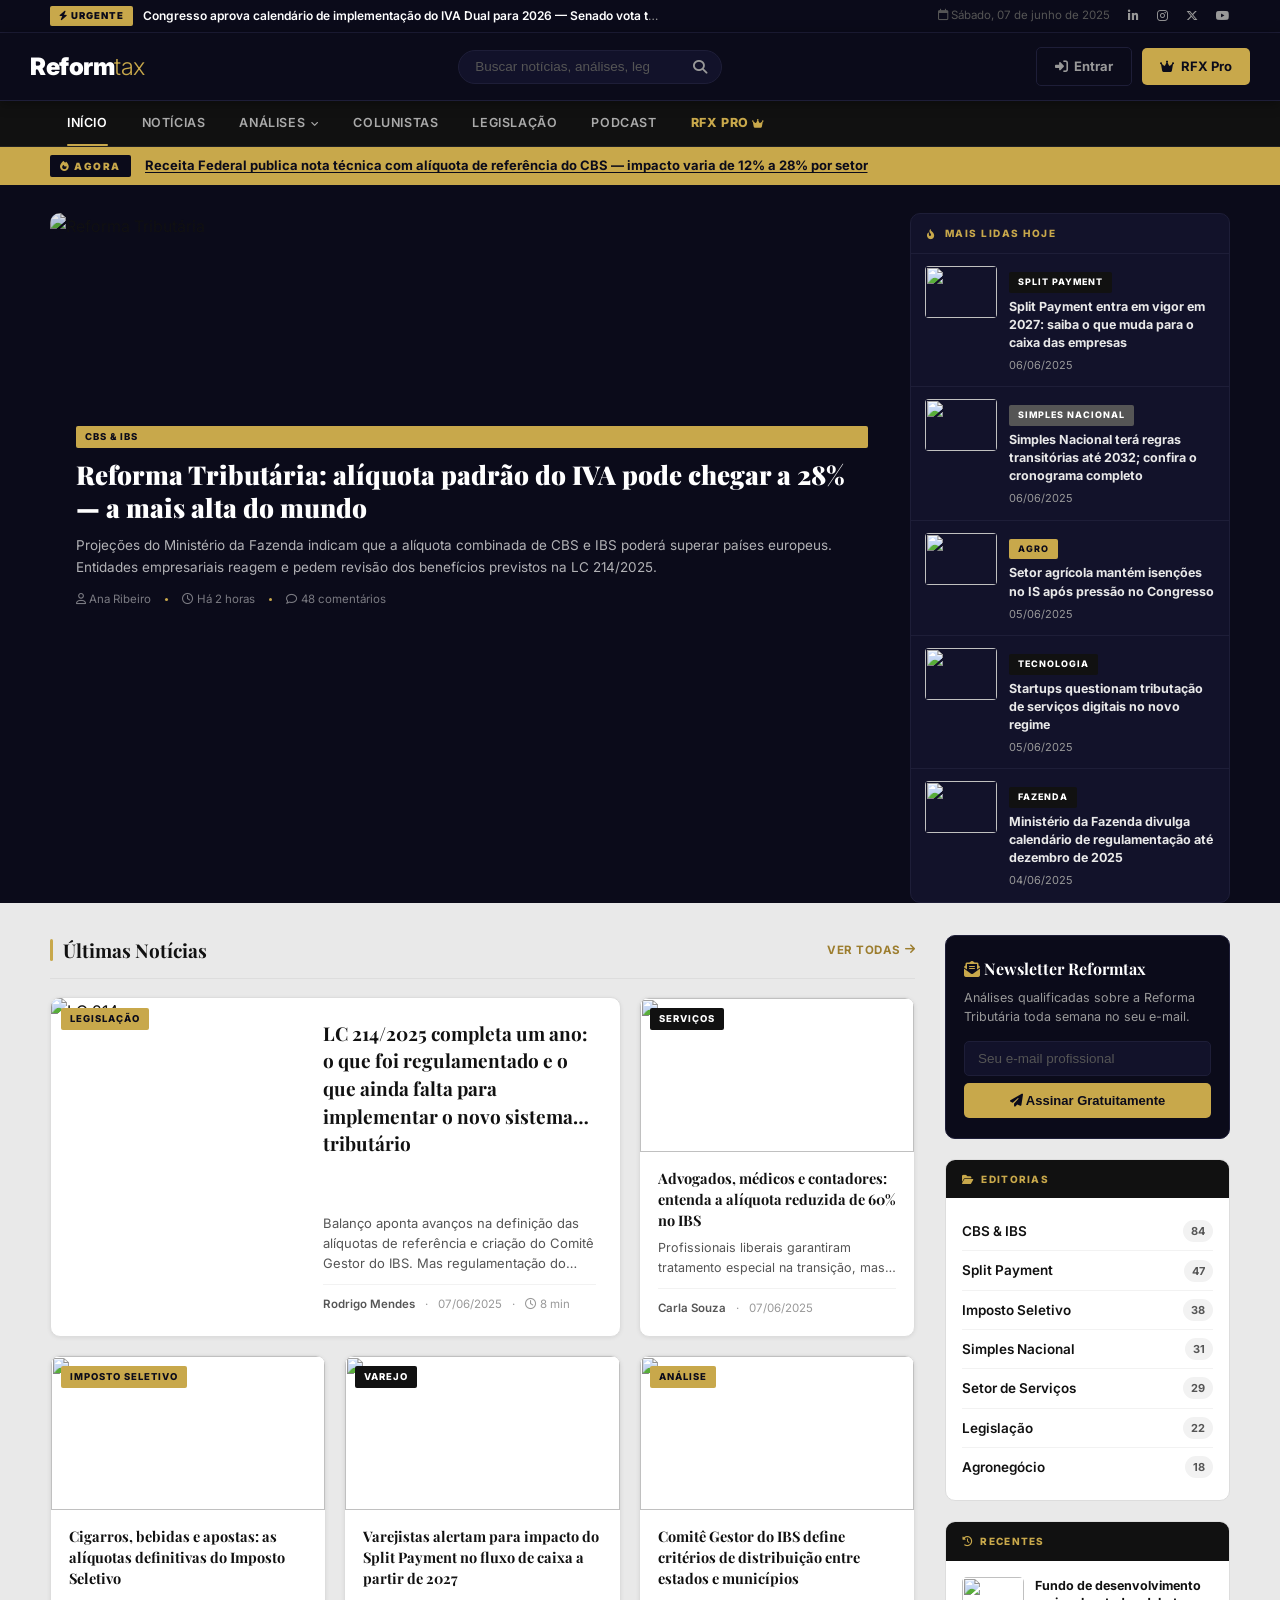
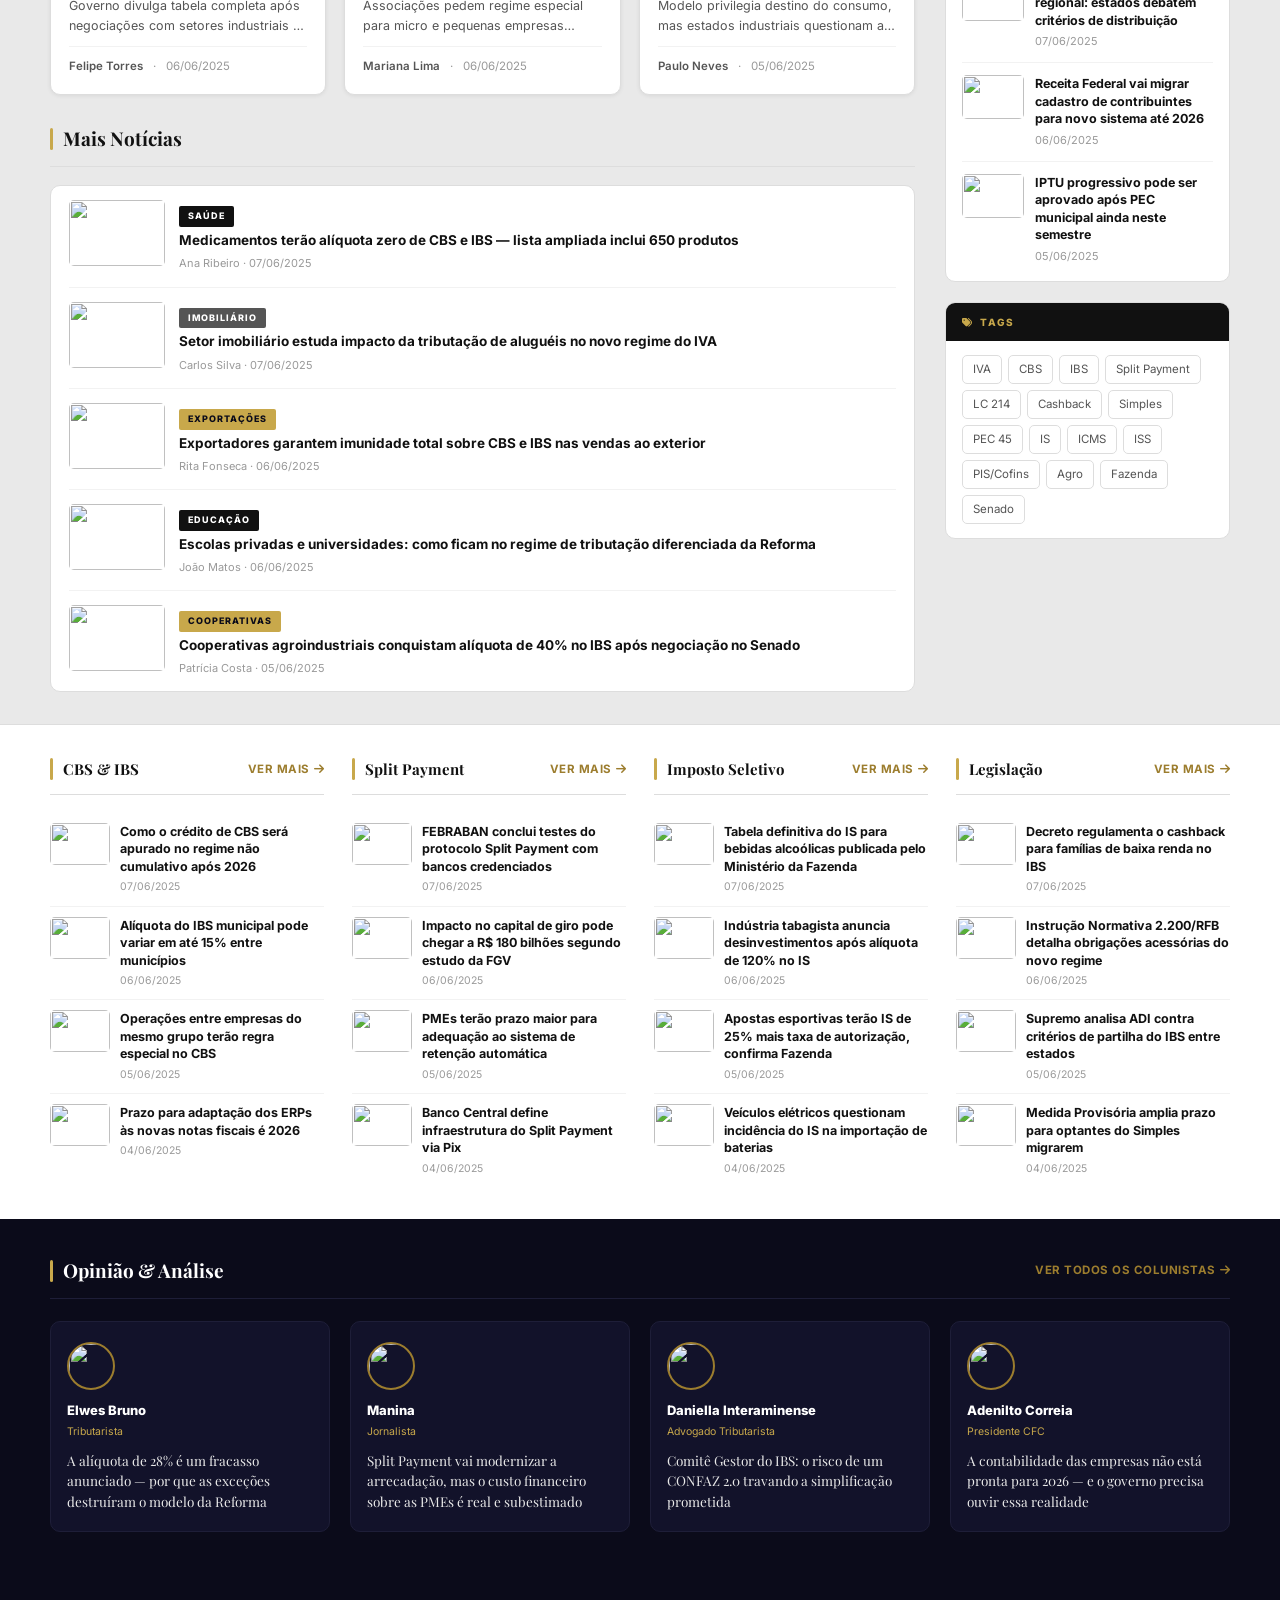
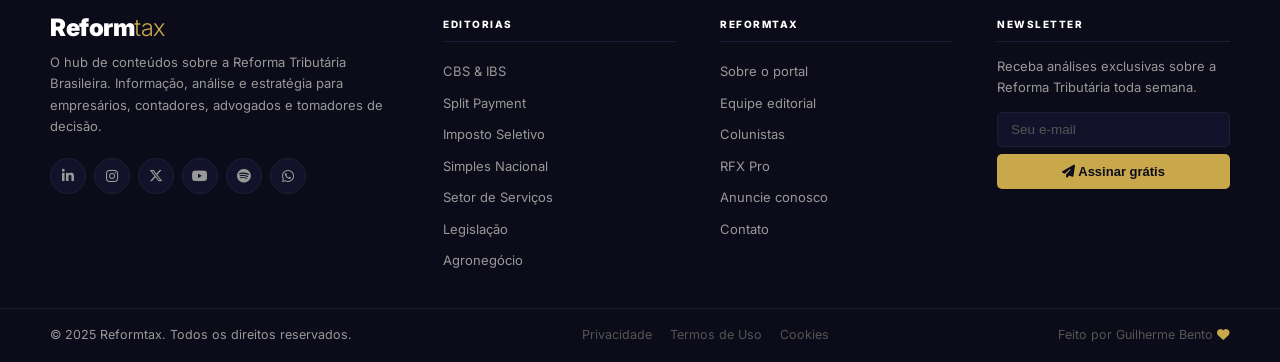
==== preview.html @ 7876f768 "feat: Reformtax — portal de noticias com tema WordPress e preview HTML - Preview HTML completo com i" ====
<!DOCTYPE html>
<html lang="pt-BR">
<head>
<meta charset="UTF-8">
<meta name="viewport" content="width=device-width, initial-scale=1.0">
<title>Reformtax — Portal de Notícias</title>
<link rel="preconnect" href="https://fonts.googleapis.com">
<link href="https://fonts.googleapis.com/css2?family=Inter:ital,wght@0,300;0,400;0,500;0,600;0,700;0,900;1,400&family=Playfair+Display:wght@700;900&display=swap" rel="stylesheet">
<link rel="stylesheet" href="https://cdnjs.cloudflare.com/ajax/libs/font-awesome/6.5.0/css/all.min.css">
<style>

/* ============================================================
   TOKENS — Reformtax
   ============================================================ */
:root {
  --navy:         #0b0b1a;   /* fundo escuro principal    */
  --navy-card:    #12122a;   /* cards escuros             */
  --navy-border:  #1e1e38;   /* bordas escuras            */
  --navy-hover:   #16163080; /* hover escuro              */
  --dark:         #111111;   /* texto escuro / fundo alt  */
  --light:        #e9e9e9;   /* fundo claro de seções     */
  --white:        #ffffff;   /* cards claros              */
  --gold:         #c8a84b;   /* acento dourado            */
  --gold-light:   #e0c070;
  --gold-dark:    #9c7d2e;
  --gold-bg:      #fdf6e3;

  --gray-50:      #fafafa;
  --gray-100:     #f2f2f2;
  --gray-200:     #ddd;
  --gray-400:     #999;
  --gray-600:     #555;

  --font-sans:  'Inter', sans-serif;
  --font-serif: 'Playfair Display', serif;
  --max:        1220px;
  --r:          5px;
  --r-lg:       10px;
  --sh:         0 1px 4px rgba(0,0,0,.07);
  --sh-md:      0 4px 18px rgba(0,0,0,.11);
  --t:          .18s ease;
}

/* ============================================================
   RESET
   ============================================================ */
*, *::before, *::after { box-sizing: border-box; margin: 0; padding: 0; }
html { scroll-behavior: smooth; }
body { font-family: var(--font-sans); font-size: 16px; line-height: 1.65; color: var(--dark); background: var(--light); }
a { text-decoration: none; color: inherit; transition: color var(--t); }
img { display: block; max-width: 100%; height: auto; }
ul { list-style: none; }

.container { width: 100%; max-width: var(--max); margin-inline: auto; padding-inline: 20px; }

/* ============================================================
   LOGO
   ============================================================ */
.logo {
  font-family: var(--font-sans);
  font-size: 24px; line-height: 1; letter-spacing: -.5px;
  display: inline-flex; align-items: baseline; gap: 0;
}
.logo-bold { font-weight: 900; color: var(--white); }
.logo-thin { font-weight: 300; color: var(--gold); }

/* ============================================================
   TOP BAR
   ============================================================ */
.topbar {
  background: var(--navy);
  border-bottom: 1px solid var(--navy-border);
  padding: 6px 0; font-size: 12px; color: var(--gray-400);
}
.topbar .inner { display: flex; justify-content: space-between; align-items: center; gap: 16px; }
.ticker { display: flex; align-items: center; gap: 10px; overflow: hidden; flex: 1; }
.ticker-badge {
  background: var(--gold); color: var(--navy);
  font-size: 9.5px; font-weight: 900; letter-spacing: 1px;
  text-transform: uppercase; padding: 2px 9px; border-radius: 2px; white-space: nowrap;
}
.ticker-text { white-space: nowrap; overflow: hidden; text-overflow: ellipsis; max-width: 520px; }
.ticker-text a { color: var(--white); font-weight: 600; }
.topbar-right { display: flex; align-items: center; gap: 18px; white-space: nowrap; }
.topbar-right a { color: var(--gray-400); font-size: 12px; transition: color var(--t); }
.topbar-right a:hover { color: var(--gold); }
.topbar-date { color: var(--gray-600); font-size: 11.5px; }

/* ============================================================
   HEADER
   ============================================================ */
.site-header {
  background: var(--navy);
  position: sticky; top: 0; z-index: 999;
  border-bottom: 1px solid var(--navy-border);
  box-shadow: 0 2px 12px rgba(0,0,0,.4);
}
.header-inner {
  display: flex; align-items: center;
  justify-content: space-between; padding: 14px 0; gap: 20px;
}
.header-right { display: flex; align-items: center; gap: 10px; }

.search-form {
  display: flex; align-items: center;
  background: var(--navy-card);
  border: 1px solid var(--navy-border); border-radius: 24px; overflow: hidden;
  transition: border-color var(--t);
}
.search-form:focus-within { border-color: var(--gold-dark); }
.search-form input {
  background: none; border: none; outline: none;
  color: var(--white); font-size: 13.5px;
  padding: 8px 16px; width: 220px;
}
.search-form input::placeholder { color: var(--gray-600); }
.search-form button {
  background: none; border: none; color: var(--gray-400);
  padding: 8px 14px; cursor: pointer; font-size: 14px;
}
.search-form button:hover { color: var(--gold); }

.btn {
  display: inline-flex; align-items: center; gap: 6px;
  padding: 8px 18px; border-radius: var(--r);
  font-size: 13px; font-weight: 700; cursor: pointer;
  border: none; transition: all var(--t); white-space: nowrap;
}
.btn-gold { background: var(--gold); color: var(--navy); }
.btn-gold:hover { background: var(--gold-light); transform: translateY(-1px); box-shadow: 0 4px 12px rgba(200,168,75,.35); }
.btn-ghost { background: transparent; color: var(--gray-400); border: 1px solid var(--navy-border); }
.btn-ghost:hover { border-color: var(--gray-400); color: var(--white); }

/* ============================================================
   NAV
   ============================================================ */
.nav-bar {
  background: var(--dark);
  border-bottom: 1px solid #222;
}
.main-nav { display: flex; align-items: center; }
.main-nav > li { position: relative; }
.main-nav > li > a {
  display: block; color: #aaa;
  padding: 12px 17px;
  font-size: 12.5px; font-weight: 600;
  text-transform: uppercase; letter-spacing: .6px;
  transition: color var(--t);
}
.main-nav > li > a:hover,
.main-nav > li.active > a { color: var(--white); }
.main-nav > li.active > a {
  position: relative; color: var(--white);
}
.main-nav > li.active > a::after {
  content: '';
  position: absolute; bottom: 0; left: 17px; right: 17px;
  height: 2px; background: var(--gold); border-radius: 2px;
}
.main-nav > li:hover .sub-nav { opacity: 1; visibility: visible; transform: translateY(0); }
.sub-nav {
  position: absolute; top: 100%; left: 0;
  background: var(--navy-card); border: 1px solid var(--navy-border);
  border-top: 2px solid var(--gold); min-width: 200px;
  opacity: 0; visibility: hidden; transform: translateY(8px);
  transition: all var(--t); z-index: 200;
  box-shadow: 0 8px 28px rgba(0,0,0,.5);
}
.sub-nav li a {
  display: block; color: var(--gray-400); padding: 10px 16px;
  font-size: 13px; text-transform: none; letter-spacing: 0;
  border-bottom: 1px solid var(--navy-border); transition: all var(--t);
}
.sub-nav li:last-child a { border-bottom: none; }
.sub-nav li a:hover { color: var(--gold-light); padding-left: 22px; }

/* ============================================================
   BREAKING BAR
   ============================================================ */
.breaking-bar { background: var(--gold); padding: 8px 0; }
.breaking-bar .inner { display: flex; gap: 14px; align-items: center; }
.breaking-lbl {
  font-size: 10px; font-weight: 900; letter-spacing: 1.5px;
  text-transform: uppercase; background: var(--navy); color: var(--gold);
  padding: 3px 10px; border-radius: 2px; white-space: nowrap;
}
.breaking-txt {
  font-size: 13px; font-weight: 700; color: var(--navy);
  white-space: nowrap; overflow: hidden; text-overflow: ellipsis;
}
.breaking-txt a { color: var(--navy); text-decoration: underline; text-underline-offset: 2px; }

/* ============================================================
   HERO — CONTIDO NO CONTAINER
   ============================================================ */
.hero-section { background: var(--navy); padding: 28px 0 0; }
.hero-grid {
  display: grid;
  grid-template-columns: 1fr 320px;
  gap: 16px;
  align-items: start;
}

/* Post principal */
.hero-main {
  position: relative; overflow: hidden;
  border-radius: var(--r-lg);
  height: 420px;
}
.hero-main-img {
  width: 100%; height: 100%;
  object-fit: cover;
  transition: transform .5s ease;
}
.hero-main:hover .hero-main-img { transform: scale(1.03); }
.hero-main-overlay {
  position: absolute; inset: 0;
  background: linear-gradient(to top, rgba(11,11,26,.96) 0%, rgba(11,11,26,.45) 50%, rgba(11,11,26,.1) 100%);
  display: flex; flex-direction: column; justify-content: flex-end;
  padding: 28px 26px 24px;
}
.hero-tag { margin-bottom: 10px; }
.hero-title {
  font-family: var(--font-serif);
  font-size: 26px; font-weight: 900; line-height: 1.3;
  color: var(--white); margin-bottom: 10px;
}
.hero-title a { color: var(--white); }
.hero-title a:hover { color: var(--gold-light); }
.hero-excerpt {
  font-size: 13.5px; color: rgba(233,233,233,.75);
  line-height: 1.6; margin-bottom: 12px;
  display: -webkit-box; -webkit-line-clamp: 2; -webkit-box-orient: vertical; overflow: hidden;
}
.hero-meta {
  display: flex; gap: 14px; font-size: 11.5px;
  color: rgba(233,233,233,.5); align-items: center;
}
.hero-dot { width: 3px; height: 3px; background: var(--gold); border-radius: 50%; }

/* Hero lista lateral */
.hero-side {
  background: var(--navy-card);
  border: 1px solid var(--navy-border);
  border-radius: var(--r-lg); overflow: hidden;
}
.hero-side-hd {
  padding: 11px 16px;
  font-size: 10px; font-weight: 800; letter-spacing: 1.5px;
  text-transform: uppercase; color: var(--gold);
  border-bottom: 1px solid var(--navy-border);
  display: flex; align-items: center; gap: 8px;
}
.hero-side-item {
  display: flex; gap: 12px; padding: 12px 14px;
  border-bottom: 1px solid var(--navy-border);
  transition: background var(--t); cursor: pointer;
}
.hero-side-item:last-child { border-bottom: none; }
.hero-side-item:hover { background: rgba(200,168,75,.06); }
.hero-side-thumb {
  width: 72px; height: 52px;
  object-fit: cover; border-radius: 4px; flex-shrink: 0;
}
.hero-side-body { flex: 1; min-width: 0; }
.hero-side-body h4 {
  font-size: 12.5px; font-weight: 700; line-height: 1.45;
  color: var(--light);
  display: -webkit-box; -webkit-line-clamp: 3; -webkit-box-orient: vertical; overflow: hidden;
}
.hero-side-body h4:hover { color: var(--gold-light); }
.hero-side-meta { font-size: 11px; color: var(--gray-400); margin-top: 4px; }

/* ============================================================
   TAGS
   ============================================================ */
.tag {
  display: inline-flex; align-items: center;
  font-size: 9.5px; font-weight: 800; letter-spacing: 1px;
  text-transform: uppercase; padding: 3px 9px; border-radius: 2px;
  background: var(--dark); color: var(--white);
}
.tag-gold { background: var(--gold); color: var(--navy); }
.tag-navy { background: var(--navy); color: var(--gold); border: 1px solid var(--navy-border); }
.tag-gray { background: var(--gray-600); color: var(--white); }
.tag-outline { background: transparent; border: 1px solid var(--gray-200); color: var(--gray-600); }

/* ============================================================
   SECTION HEADER
   ============================================================ */
.sec-head {
  display: flex; align-items: center; justify-content: space-between;
  margin-bottom: 18px; padding-bottom: 12px;
  border-bottom: 1px solid var(--gray-200);
}
.sec-title {
  font-family: var(--font-serif);
  font-size: 19px; font-weight: 700; color: var(--dark);
  display: flex; align-items: center; gap: 10px;
}
.sec-title::before {
  content: ''; display: inline-block;
  width: 3px; height: 22px;
  background: var(--gold); border-radius: 2px;
}
.sec-link {
  font-size: 11.5px; font-weight: 700; color: var(--gold-dark);
  display: flex; align-items: center; gap: 4px;
  text-transform: uppercase; letter-spacing: .5px;
}
.sec-link:hover { color: var(--gold); }

/* Dark section header */
.sec-head-dark { border-color: var(--navy-border); }
.sec-head-dark .sec-title { color: var(--white); }

/* ============================================================
   NEWS SECTION
   ============================================================ */
.news-section { padding: 32px 0; }
.news-layout { display: grid; grid-template-columns: 1fr 285px; gap: 30px; }

/* Cards */
.news-grid { display: grid; grid-template-columns: repeat(3, 1fr); gap: 18px; }

.card {
  background: var(--white);
  border-radius: var(--r-lg); overflow: hidden;
  box-shadow: var(--sh);
  border: 1px solid var(--gray-200);
  transition: box-shadow var(--t), transform var(--t);
  display: flex; flex-direction: column;
}
.card:hover { box-shadow: var(--sh-md); transform: translateY(-3px); }

.card-thumb { position: relative; overflow: hidden; aspect-ratio: 16/9; }
.card-thumb img { width: 100%; height: 100%; object-fit: cover; transition: transform .35s ease; }
.card:hover .card-thumb img { transform: scale(1.06); }
.card-thumb .tag { position: absolute; top: 10px; left: 10px; }

.card-body { padding: 16px 18px 18px; flex: 1; display: flex; flex-direction: column; }
.card-title {
  font-family: var(--font-serif);
  font-size: 14.5px; font-weight: 700; line-height: 1.45;
  color: var(--dark); margin-bottom: 7px; flex: 1;
  display: -webkit-box; -webkit-line-clamp: 3; -webkit-box-orient: vertical; overflow: hidden;
}
.card-title a:hover { color: var(--gold-dark); }
.card-excerpt {
  font-size: 12.5px; color: var(--gray-600); line-height: 1.55; margin-bottom: 11px;
  display: -webkit-box; -webkit-line-clamp: 2; -webkit-box-orient: vertical; overflow: hidden;
}
.card-meta {
  display: flex; gap: 10px; font-size: 11.5px; color: var(--gray-400);
  padding-top: 10px; border-top: 1px solid var(--gray-100); margin-top: auto;
}
.card-meta strong { color: var(--gray-600); font-weight: 600; }

/* Featured card (wide) */
.card-wide {
  grid-column: span 2;
  flex-direction: row;
}
.card-wide .card-thumb { aspect-ratio: unset; flex: 1; min-height: 210px; max-height: 260px; }
.card-wide .card-thumb img { height: 100%; }
.card-wide .card-body { flex: 1.1; padding: 22px 24px; }
.card-wide .card-title { font-size: 19px; -webkit-line-clamp: 4; }
.card-wide .card-excerpt { -webkit-line-clamp: 3; font-size: 13px; }

/* ============================================================
   LIST ITEMS
   ============================================================ */
.list-wrap { background: var(--white); border-radius: var(--r-lg); border: 1px solid var(--gray-200); padding: 0 18px; }
.list-item { display: flex; gap: 14px; padding: 14px 0; border-bottom: 1px solid var(--gray-100); }
.list-item:last-child { border-bottom: none; }
.list-item-img { width: 96px; height: 66px; object-fit: cover; border-radius: var(--r); flex-shrink: 0; }
.list-item-body { flex: 1; min-width: 0; }
.list-item-title {
  font-size: 13.5px; font-weight: 700; line-height: 1.42; color: var(--dark);
  transition: color var(--t); margin: 4px 0 4px;
  display: -webkit-box; -webkit-line-clamp: 2; -webkit-box-orient: vertical; overflow: hidden;
}
.list-item:hover .list-item-title { color: var(--gold-dark); }
.list-item-meta { font-size: 11px; color: var(--gray-400); }

/* ============================================================
   SIDEBAR
   ============================================================ */
.sidebar { display: flex; flex-direction: column; gap: 20px; }

.widget { background: var(--white); border-radius: var(--r-lg); border: 1px solid var(--gray-200); overflow: hidden; }
.widget-hd {
  padding: 11px 16px;
  font-size: 10px; font-weight: 800; letter-spacing: 1.3px;
  text-transform: uppercase;
  background: var(--dark); color: var(--gold);
  display: flex; align-items: center; gap: 7px;
}
.widget-body { padding: 14px 16px; }

/* Newsletter */
.nl-widget {
  background: var(--navy);
  border: 1px solid var(--navy-border);
  border-radius: var(--r-lg); padding: 20px 18px; color: var(--white);
}
.nl-widget h3 { font-family: var(--font-serif); font-size: 16px; font-weight: 700; margin-bottom: 6px; }
.nl-widget p { font-size: 12.5px; color: var(--gray-400); margin-bottom: 14px; line-height: 1.55; }
.nl-form { display: flex; flex-direction: column; gap: 7px; }
.nl-form input {
  width: 100%; padding: 9px 13px;
  background: var(--navy-card); border: 1px solid var(--navy-border);
  border-radius: var(--r); color: var(--white); font-size: 13.5px; outline: none;
}
.nl-form input::placeholder { color: var(--gray-600); }
.nl-form input:focus { border-color: var(--gold-dark); }
.nl-form button {
  padding: 10px; background: var(--gold); color: var(--navy);
  border: none; border-radius: var(--r);
  font-size: 13px; font-weight: 800; cursor: pointer; transition: background var(--t);
}
.nl-form button:hover { background: var(--gold-light); }

/* Cat list */
.cat-item {
  display: flex; justify-content: space-between; align-items: center;
  padding: 8px 0; border-bottom: 1px solid var(--gray-100); font-size: 13.5px;
}
.cat-item:last-child { border-bottom: none; }
.cat-item a { font-weight: 600; color: var(--dark); transition: color var(--t); }
.cat-item a:hover { color: var(--gold-dark); }
.cat-count { font-size: 11px; font-weight: 700; background: var(--gray-100); color: var(--gray-600); padding: 2px 8px; border-radius: 12px; }

/* Tag cloud */
.tag-cloud { display: flex; flex-wrap: wrap; gap: 6px; }
.tag-cloud a {
  font-size: 11.5px; padding: 4px 10px;
  border: 1px solid var(--gray-200); border-radius: var(--r);
  color: var(--gray-600); transition: all var(--t);
}
.tag-cloud a:hover { border-color: var(--gold); color: var(--gold-dark); background: var(--gold-bg); }

/* Sidebar recent */
.side-recent { display: flex; gap: 11px; padding: 12px 0; border-bottom: 1px solid var(--gray-100); }
.side-recent:last-child { border-bottom: none; }
.side-recent img { width: 62px; height: 44px; object-fit: cover; border-radius: var(--r); flex-shrink: 0; }
.side-recent-title { font-size: 12.5px; font-weight: 700; color: var(--dark); line-height: 1.4; }
.side-recent-title:hover { color: var(--gold-dark); }
.side-recent-date { font-size: 11px; color: var(--gray-400); margin-top: 3px; }

/* ============================================================
   CAT STRIP
   ============================================================ */
.cat-strip { background: var(--white); padding: 32px 0; border-top: 1px solid var(--gray-200); }
.cat-strip-grid { display: grid; grid-template-columns: repeat(4, 1fr); gap: 28px; }

.mini-item { display: flex; gap: 10px; padding: 10px 0; border-bottom: 1px solid var(--gray-100); }
.mini-item:last-child { border-bottom: none; }
.mini-img { width: 60px; height: 42px; object-fit: cover; border-radius: var(--r); flex-shrink: 0; }
.mini-title { font-size: 12.5px; font-weight: 700; line-height: 1.4; color: var(--dark); transition: color var(--t); display: -webkit-box; -webkit-line-clamp: 3; -webkit-box-orient: vertical; overflow: hidden; }
.mini-title:hover { color: var(--gold-dark); }
.mini-date { font-size: 10.5px; color: var(--gray-400); margin-top: 3px; }

/* ============================================================
   COLUNISTAS
   ============================================================ */
.opinion-section { background: var(--navy); padding: 36px 0; }
.opinion-grid { display: grid; grid-template-columns: repeat(4, 1fr); gap: 20px; }
.opinion-card {
  background: var(--navy-card); border: 1px solid var(--navy-border);
  border-radius: var(--r-lg); padding: 20px 16px;
  transition: border-color var(--t), transform var(--t);
}
.opinion-card:hover { border-color: var(--gold-dark); transform: translateY(-2px); }
.oc-avatar { width: 48px; height: 48px; border-radius: 50%; object-fit: cover; border: 2px solid var(--gold-dark); margin-bottom: 10px; }
.oc-author { font-size: 13px; font-weight: 800; color: var(--white); margin-bottom: 1px; }
.oc-role   { font-size: 10.5px; color: var(--gold); margin-bottom: 10px; }
.oc-title  { font-family: var(--font-serif); font-size: 13.5px; line-height: 1.5; color: var(--light); }
.oc-title a:hover { color: var(--gold-light); }

/* ============================================================
   FOOTER
   ============================================================ */
.site-footer { background: var(--navy); color: var(--gray-400); }
.footer-body { padding: 48px 0 32px; border-bottom: 1px solid var(--navy-border); }
.footer-grid { display: grid; grid-template-columns: 1.5fr repeat(3, 1fr); gap: 44px; }
.footer-brand .logo { margin-bottom: 12px; display: block; }
.footer-brand p { font-size: 13px; line-height: 1.65; margin-bottom: 20px; }
.social-row { display: flex; gap: 8px; }
.soc-btn {
  width: 36px; height: 36px; border-radius: 50%;
  background: var(--navy-card); border: 1px solid var(--navy-border);
  display: flex; align-items: center; justify-content: center;
  color: var(--gray-400); font-size: 14px; transition: all var(--t);
}
.soc-btn:hover { background: var(--gold); border-color: var(--gold); color: var(--navy); transform: translateY(-2px); }
.footer-col h4 {
  font-size: 10px; font-weight: 800; letter-spacing: 1.5px; text-transform: uppercase;
  color: var(--white); margin-bottom: 14px; padding-bottom: 9px;
  border-bottom: 1px solid var(--navy-border);
}
.footer-col li a {
  font-size: 13px; color: var(--gray-400); display: block;
  padding: 5px 0; transition: all var(--t);
}
.footer-col li a:hover { color: var(--gold-light); padding-left: 5px; }
.footer-bottom {
  padding: 16px 0;
  display: flex; justify-content: space-between; align-items: center;
  font-size: 12.5px; gap: 12px;
}
.footer-bottom a { color: var(--gray-600); }
.footer-bottom a:hover { color: var(--gold-light); }
.footer-links { display: flex; gap: 18px; }

/* ============================================================
   BACK TO TOP
   ============================================================ */
#btt {
  position: fixed; bottom: 26px; right: 22px; z-index: 999;
  width: 40px; height: 40px; border-radius: 50%;
  background: var(--gold); color: var(--navy);
  border: none; cursor: pointer; font-size: 14px;
  display: flex; align-items: center; justify-content: center;
  box-shadow: 0 4px 12px rgba(200,168,75,.4);
  opacity: 0; transition: opacity .3s, transform .3s; transform: translateY(10px);
}
#btt.vis { opacity: 1; transform: translateY(0); }

/* ============================================================
   RESPONSIVE
   ============================================================ */
@media (max-width: 1080px) {
  .hero-grid { grid-template-columns: 1fr 290px; }
  .news-grid { grid-template-columns: repeat(2, 1fr); }
  .card-wide { grid-column: span 1; flex-direction: column; }
  .card-wide .card-thumb { min-height: unset; aspect-ratio: 16/9; max-height: unset; }
  .cat-strip-grid, .opinion-grid { grid-template-columns: repeat(2, 1fr); }
  .footer-grid { grid-template-columns: 1fr 1fr; }
}
@media (max-width: 768px) {
  .hero-grid { grid-template-columns: 1fr; }
  .hero-side { display: none; }
  .news-layout { grid-template-columns: 1fr; }
  .topbar-right, .search-form, .btn-ghost { display: none; }
  .cat-strip-grid { grid-template-columns: 1fr 1fr; }
  .opinion-grid { grid-template-columns: 1fr 1fr; }
}
@media (max-width: 480px) {
  .news-grid { grid-template-columns: 1fr; }
  .cat-strip-grid, .opinion-grid, .footer-grid { grid-template-columns: 1fr; }
  .hero-main { height: 280px; }
  .hero-title { font-size: 19px; }
}

</style>
</head>
<body>

<!-- ===== TOP BAR ===== -->
<div class="topbar">
  <div class="container inner">
    <div class="ticker">
      <span class="ticker-badge"><i class="fa-solid fa-bolt"></i> Urgente</span>
      <span class="ticker-text">
        <a href="#">Congresso aprova calendário de implementação do IVA Dual para 2026 — Senado vota texto final amanhã</a>
      </span>
    </div>
    <div class="topbar-right">
      <span class="topbar-date"><i class="fa-regular fa-calendar"></i> Sábado, 07 de junho de 2025</span>
      <a href="#" title="LinkedIn"><i class="fa-brands fa-linkedin-in"></i></a>
      <a href="#" title="Instagram"><i class="fa-brands fa-instagram"></i></a>
      <a href="#" title="X / Twitter"><i class="fa-brands fa-x-twitter"></i></a>
      <a href="#" title="YouTube"><i class="fa-brands fa-youtube"></i></a>
    </div>
  </div>
</div>

<!-- ===== HEADER ===== -->
<header class="site-header">
  <div class="container header-inner">
    <a href="#" class="logo">
      <span class="logo-bold">Reform</span><span class="logo-thin">tax</span>
    </a>
    <form class="search-form" onsubmit="return false;">
      <input type="search" placeholder="Buscar notícias, análises, legislação...">
      <button type="submit"><i class="fa-solid fa-magnifying-glass"></i></button>
    </form>
    <div class="header-right">
      <a href="#" class="btn btn-ghost"><i class="fa-solid fa-right-to-bracket"></i> Entrar</a>
      <a href="#" class="btn btn-gold"><i class="fa-solid fa-crown"></i> RFX Pro</a>
    </div>
  </div>
</header>

<!-- ===== NAV ===== -->
<nav class="nav-bar">
  <div class="container">
    <ul class="main-nav">
      <li class="active"><a href="#">Início</a></li>
      <li><a href="#">Notícias</a></li>
      <li>
        <a href="#">Análises <i class="fa-solid fa-angle-down" style="font-size:9px;margin-left:2px;"></i></a>
        <ul class="sub-nav">
          <li><a href="#">CBS &amp; IBS</a></li>
          <li><a href="#">Imposto Seletivo</a></li>
          <li><a href="#">Split Payment</a></li>
          <li><a href="#">Cashback Fiscal</a></li>
        </ul>
      </li>
      <li><a href="#">Colunistas</a></li>
      <li><a href="#">Legislação</a></li>
      <li><a href="#">Podcast</a></li>
      <li>
        <a href="#" style="color:var(--gold);font-weight:800;">
          RFX Pro <i class="fa-solid fa-crown" style="font-size:10px;"></i>
        </a>
      </li>
    </ul>
  </div>
</nav>

<!-- ===== BREAKING ===== -->
<div class="breaking-bar">
  <div class="container inner">
    <span class="breaking-lbl"><i class="fa-solid fa-fire"></i> Agora</span>
    <span class="breaking-txt">
      <a href="#">Receita Federal publica nota técnica com alíquota de referência do CBS — impacto varia de 12% a 28% por setor</a>
    </span>
  </div>
</div>

<!-- ===== HERO (contido no container) ===== -->
<section class="hero-section">
  <div class="container">
    <div class="hero-grid">

      <!-- Destaque principal -->
      <div class="hero-main">
        <img
          class="hero-main-img"
          src="https://images.unsplash.com/photo-1554224155-6726b3ff858f?w=900&q=80&auto=format&fit=crop"
          alt="Reforma Tributária"
          loading="eager">
        <div class="hero-main-overlay">
          <span class="tag tag-gold hero-tag">CBS &amp; IBS</span>
          <h2 class="hero-title">
            <a href="#">Reforma Tributária: alíquota padrão do IVA pode chegar a 28% — a mais alta do mundo</a>
          </h2>
          <p class="hero-excerpt">Projeções do Ministério da Fazenda indicam que a alíquota combinada de CBS e IBS poderá superar países europeus. Entidades empresariais reagem e pedem revisão dos benefícios previstos na LC 214/2025.</p>
          <div class="hero-meta">
            <span><i class="fa-regular fa-user"></i> Ana Ribeiro</span>
            <span class="hero-dot"></span>
            <span><i class="fa-regular fa-clock"></i> Há 2 horas</span>
            <span class="hero-dot"></span>
            <span><i class="fa-regular fa-comment"></i> 48 comentários</span>
          </div>
        </div>
      </div>

      <!-- Mais lidas -->
      <aside class="hero-side">
        <div class="hero-side-hd"><i class="fa-solid fa-fire-flame-curved"></i> Mais Lidas Hoje</div>

        <a href="#" class="hero-side-item">
          <img class="hero-side-thumb" src="https://images.unsplash.com/photo-1486406146926-c627a92ad1ab?w=200&q=75&auto=format&fit=crop" alt="">
          <div class="hero-side-body">
            <span class="tag" style="font-size:9px;margin-bottom:5px;display:inline-flex;">Split Payment</span>
            <h4>Split Payment entra em vigor em 2027: saiba o que muda para o caixa das empresas</h4>
            <div class="hero-side-meta">06/06/2025</div>
          </div>
        </a>

        <a href="#" class="hero-side-item">
          <img class="hero-side-thumb" src="https://images.unsplash.com/photo-1507003211169-0a1dd7228f2d?w=200&q=75&auto=format&fit=crop" alt="">
          <div class="hero-side-body">
            <span class="tag tag-gray" style="font-size:9px;margin-bottom:5px;display:inline-flex;">Simples Nacional</span>
            <h4>Simples Nacional terá regras transitórias até 2032; confira o cronograma completo</h4>
            <div class="hero-side-meta">06/06/2025</div>
          </div>
        </a>

        <a href="#" class="hero-side-item">
          <img class="hero-side-thumb" src="https://images.unsplash.com/photo-1625246333195-78d9c38ad449?w=200&q=75&auto=format&fit=crop" alt="">
          <div class="hero-side-body">
            <span class="tag tag-gold" style="font-size:9px;margin-bottom:5px;display:inline-flex;">Agro</span>
            <h4>Setor agrícola mantém isenções no IS após pressão no Congresso</h4>
            <div class="hero-side-meta">05/06/2025</div>
          </div>
        </a>

        <a href="#" class="hero-side-item">
          <img class="hero-side-thumb" src="https://images.unsplash.com/photo-1518770660439-4636190af475?w=200&q=75&auto=format&fit=crop" alt="">
          <div class="hero-side-body">
            <span class="tag" style="font-size:9px;margin-bottom:5px;display:inline-flex;">Tecnologia</span>
            <h4>Startups questionam tributação de serviços digitais no novo regime</h4>
            <div class="hero-side-meta">05/06/2025</div>
          </div>
        </a>

        <a href="#" class="hero-side-item">
          <img class="hero-side-thumb" src="https://images.unsplash.com/photo-1450101499163-c8848c66ca85?w=200&q=75&auto=format&fit=crop" alt="">
          <div class="hero-side-body">
            <span class="tag" style="font-size:9px;margin-bottom:5px;display:inline-flex;">Fazenda</span>
            <h4>Ministério da Fazenda divulga calendário de regulamentação até dezembro de 2025</h4>
            <div class="hero-side-meta">04/06/2025</div>
          </div>
        </a>
      </aside>

    </div>
  </div>
</section>

<!-- ===== NEWS SECTION ===== -->
<section class="news-section">
  <div class="container">
    <div class="news-layout">

      <!-- Posts -->
      <main>
        <div class="sec-head">
          <h2 class="sec-title">Últimas Notícias</h2>
          <a href="#" class="sec-link">Ver todas <i class="fa-solid fa-arrow-right"></i></a>
        </div>

        <div class="news-grid">

          <!-- Card destaque largo -->
          <article class="card card-wide">
            <div class="card-thumb">
              <img src="https://images.unsplash.com/photo-1601597111158-2fceff292cdc?w=700&q=80&auto=format&fit=crop" alt="LC 214">
              <span class="tag tag-gold">Legislação</span>
            </div>
            <div class="card-body">
              <h3 class="card-title">
                <a href="#">LC 214/2025 completa um ano: o que foi regulamentado e o que ainda falta para implementar o novo sistema tributário</a>
              </h3>
              <p class="card-excerpt">Balanço aponta avanços na definição das alíquotas de referência e criação do Comitê Gestor do IBS. Mas regulamentação do Split Payment e cashback ainda aguardam decreto presidencial.</p>
              <div class="card-meta">
                <strong>Rodrigo Mendes</strong>
                <span>·</span><span>07/06/2025</span>
                <span>·</span><span><i class="fa-regular fa-clock"></i> 8 min</span>
              </div>
            </div>
          </article>

          <!-- Card normal -->
          <article class="card">
            <div class="card-thumb">
              <img src="https://images.unsplash.com/photo-1521791055366-0d553872952f?w=500&q=75&auto=format&fit=crop" alt="">
              <span class="tag">Serviços</span>
            </div>
            <div class="card-body">
              <h3 class="card-title"><a href="#">Advogados, médicos e contadores: entenda a alíquota reduzida de 60% no IBS</a></h3>
              <p class="card-excerpt">Profissionais liberais garantiram tratamento especial na transição, mas tributação ainda supera o ISS atual.</p>
              <div class="card-meta"><strong>Carla Souza</strong><span>·</span><span>07/06/2025</span></div>
            </div>
          </article>

          <!-- Card normal -->
          <article class="card">
            <div class="card-thumb">
              <img src="https://images.unsplash.com/photo-1567427017947-545c5f8d16ad?w=500&q=75&auto=format&fit=crop" alt="">
              <span class="tag tag-gold">Imposto Seletivo</span>
            </div>
            <div class="card-body">
              <h3 class="card-title"><a href="#">Cigarros, bebidas e apostas: as alíquotas definitivas do Imposto Seletivo</a></h3>
              <p class="card-excerpt">Governo divulga tabela completa após negociações com setores industriais e entidades de saúde pública.</p>
              <div class="card-meta"><strong>Felipe Torres</strong><span>·</span><span>06/06/2025</span></div>
            </div>
          </article>

          <!-- Card normal -->
          <article class="card">
            <div class="card-thumb">
              <img src="https://images.unsplash.com/photo-1441984904996-e0b6ba687e04?w=500&q=75&auto=format&fit=crop" alt="">
              <span class="tag">Varejo</span>
            </div>
            <div class="card-body">
              <h3 class="card-title"><a href="#">Varejistas alertam para impacto do Split Payment no fluxo de caixa a partir de 2027</a></h3>
              <p class="card-excerpt">Associações pedem regime especial para micro e pequenas empresas durante a fase de transição.</p>
              <div class="card-meta"><strong>Mariana Lima</strong><span>·</span><span>06/06/2025</span></div>
            </div>
          </article>

          <!-- Card normal -->
          <article class="card">
            <div class="card-thumb">
              <img src="https://images.unsplash.com/photo-1560472354-b33ff0c44a43?w=500&q=75&auto=format&fit=crop" alt="">
              <span class="tag tag-gold">Análise</span>
            </div>
            <div class="card-body">
              <h3 class="card-title"><a href="#">Comitê Gestor do IBS define critérios de distribuição entre estados e municípios</a></h3>
              <p class="card-excerpt">Modelo privilegia destino do consumo, mas estados industriais questionam a fórmula de partilha aprovada.</p>
              <div class="card-meta"><strong>Paulo Neves</strong><span>·</span><span>05/06/2025</span></div>
            </div>
          </article>

        </div>

        <!-- Lista adicional -->
        <div style="margin-top:28px;">
          <div class="sec-head">
            <h2 class="sec-title">Mais Notícias</h2>
          </div>
          <div class="list-wrap">
            <div class="list-item">
              <img class="list-item-img" src="https://images.unsplash.com/photo-1584308666744-24d5c474f2ae?w=200&q=75&auto=format&fit=crop" alt="">
              <div class="list-item-body">
                <span class="tag" style="font-size:9px;">Saúde</span>
                <div class="list-item-title">Medicamentos terão alíquota zero de CBS e IBS — lista ampliada inclui 650 produtos</div>
                <div class="list-item-meta">Ana Ribeiro · 07/06/2025</div>
              </div>
            </div>
            <div class="list-item">
              <img class="list-item-img" src="https://images.unsplash.com/photo-1560518883-ce09059eeffa?w=200&q=75&auto=format&fit=crop" alt="">
              <div class="list-item-body">
                <span class="tag tag-gray" style="font-size:9px;">Imobiliário</span>
                <div class="list-item-title">Setor imobiliário estuda impacto da tributação de aluguéis no novo regime do IVA</div>
                <div class="list-item-meta">Carlos Silva · 07/06/2025</div>
              </div>
            </div>
            <div class="list-item">
              <img class="list-item-img" src="https://images.unsplash.com/photo-1494412651409-8963ce7935a7?w=200&q=75&auto=format&fit=crop" alt="">
              <div class="list-item-body">
                <span class="tag tag-gold" style="font-size:9px;">Exportações</span>
                <div class="list-item-title">Exportadores garantem imunidade total sobre CBS e IBS nas vendas ao exterior</div>
                <div class="list-item-meta">Rita Fonseca · 06/06/2025</div>
              </div>
            </div>
            <div class="list-item">
              <img class="list-item-img" src="https://images.unsplash.com/photo-1427504494785-3a9ca7044f45?w=200&q=75&auto=format&fit=crop" alt="">
              <div class="list-item-body">
                <span class="tag" style="font-size:9px;">Educação</span>
                <div class="list-item-title">Escolas privadas e universidades: como ficam no regime de tributação diferenciada da Reforma</div>
                <div class="list-item-meta">João Matos · 06/06/2025</div>
              </div>
            </div>
            <div class="list-item" style="border-bottom:none;">
              <img class="list-item-img" src="https://images.unsplash.com/photo-1500382017468-9049fed747ef?w=200&q=75&auto=format&fit=crop" alt="">
              <div class="list-item-body">
                <span class="tag tag-gold" style="font-size:9px;">Cooperativas</span>
                <div class="list-item-title">Cooperativas agroindustriais conquistam alíquota de 40% no IBS após negociação no Senado</div>
                <div class="list-item-meta">Patrícia Costa · 05/06/2025</div>
              </div>
            </div>
          </div>
        </div>

      </main>

      <!-- SIDEBAR -->
      <aside class="sidebar">

        <div class="nl-widget">
          <h3><i class="fa-solid fa-envelope-open-text" style="color:var(--gold);"></i> Newsletter Reformtax</h3>
          <p>Análises qualificadas sobre a Reforma Tributária toda semana no seu e-mail.</p>
          <form class="nl-form" onsubmit="return false;">
            <input type="email" placeholder="Seu e-mail profissional">
            <button type="submit"><i class="fa-solid fa-paper-plane"></i> Assinar Gratuitamente</button>
          </form>
        </div>

        <div class="widget">
          <div class="widget-hd"><i class="fa-solid fa-folder-open"></i> Editorias</div>
          <div class="widget-body">
            <div class="cat-item"><a href="#">CBS &amp; IBS</a><span class="cat-count">84</span></div>
            <div class="cat-item"><a href="#">Split Payment</a><span class="cat-count">47</span></div>
            <div class="cat-item"><a href="#">Imposto Seletivo</a><span class="cat-count">38</span></div>
            <div class="cat-item"><a href="#">Simples Nacional</a><span class="cat-count">31</span></div>
            <div class="cat-item"><a href="#">Setor de Serviços</a><span class="cat-count">29</span></div>
            <div class="cat-item"><a href="#">Legislação</a><span class="cat-count">22</span></div>
            <div class="cat-item"><a href="#">Agronegócio</a><span class="cat-count">18</span></div>
          </div>
        </div>

        <div class="widget">
          <div class="widget-hd"><i class="fa-solid fa-clock-rotate-left"></i> Recentes</div>
          <div class="widget-body" style="padding-top:4px;padding-bottom:4px;">
            <a href="#" class="side-recent">
              <img src="https://images.unsplash.com/photo-1507003211169-0a1dd7228f2d?w=150&q=70&auto=format&fit=crop" alt="">
              <div><div class="side-recent-title">Fundo de desenvolvimento regional: estados debatem critérios de distribuição</div><div class="side-recent-date">07/06/2025</div></div>
            </a>
            <a href="#" class="side-recent">
              <img src="https://images.unsplash.com/photo-1486406146926-c627a92ad1ab?w=150&q=70&auto=format&fit=crop" alt="">
              <div><div class="side-recent-title">Receita Federal vai migrar cadastro de contribuintes para novo sistema até 2026</div><div class="side-recent-date">06/06/2025</div></div>
            </a>
            <a href="#" class="side-recent" style="border-bottom:none;">
              <img src="https://images.unsplash.com/photo-1450101499163-c8848c66ca85?w=150&q=70&auto=format&fit=crop" alt="">
              <div><div class="side-recent-title">IPTU progressivo pode ser aprovado após PEC municipal ainda neste semestre</div><div class="side-recent-date">05/06/2025</div></div>
            </a>
          </div>
        </div>

        <div class="widget">
          <div class="widget-hd"><i class="fa-solid fa-tags"></i> Tags</div>
          <div class="widget-body">
            <div class="tag-cloud">
              <a href="#">IVA</a><a href="#">CBS</a><a href="#">IBS</a>
              <a href="#">Split Payment</a><a href="#">LC 214</a>
              <a href="#">Cashback</a><a href="#">Simples</a>
              <a href="#">PEC 45</a><a href="#">IS</a><a href="#">ICMS</a>
              <a href="#">ISS</a><a href="#">PIS/Cofins</a>
              <a href="#">Agro</a><a href="#">Fazenda</a><a href="#">Senado</a>
            </div>
          </div>
        </div>

      </aside>
    </div>
  </div>
</section>

<!-- ===== CATEGORY STRIP ===== -->
<section class="cat-strip">
  <div class="container">
    <div class="cat-strip-grid">

      <div>
        <div class="sec-head"><h3 class="sec-title" style="font-size:15px;">CBS &amp; IBS</h3><a href="#" class="sec-link">Ver mais <i class="fa-solid fa-arrow-right"></i></a></div>
        <div class="mini-item">
          <img class="mini-img" src="https://images.unsplash.com/photo-1554224155-6726b3ff858f?w=150&q=70&auto=format&fit=crop" alt="">
          <div><a href="#" class="mini-title">Como o crédito de CBS será apurado no regime não cumulativo após 2026</a><div class="mini-date">07/06/2025</div></div>
        </div>
        <div class="mini-item">
          <img class="mini-img" src="https://images.unsplash.com/photo-1521791055366-0d553872952f?w=150&q=70&auto=format&fit=crop" alt="">
          <div><a href="#" class="mini-title">Alíquota do IBS municipal pode variar em até 15% entre municípios</a><div class="mini-date">06/06/2025</div></div>
        </div>
        <div class="mini-item">
          <img class="mini-img" src="https://images.unsplash.com/photo-1560472354-b33ff0c44a43?w=150&q=70&auto=format&fit=crop" alt="">
          <div><a href="#" class="mini-title">Operações entre empresas do mesmo grupo terão regra especial no CBS</a><div class="mini-date">05/06/2025</div></div>
        </div>
        <div class="mini-item" style="border:none;">
          <img class="mini-img" src="https://images.unsplash.com/photo-1601597111158-2fceff292cdc?w=150&q=70&auto=format&fit=crop" alt="">
          <div><a href="#" class="mini-title">Prazo para adaptação dos ERPs às novas notas fiscais é 2026</a><div class="mini-date">04/06/2025</div></div>
        </div>
      </div>

      <div>
        <div class="sec-head"><h3 class="sec-title" style="font-size:15px;">Split Payment</h3><a href="#" class="sec-link">Ver mais <i class="fa-solid fa-arrow-right"></i></a></div>
        <div class="mini-item">
          <img class="mini-img" src="https://images.unsplash.com/photo-1563013544-824ae1b704d3?w=150&q=70&auto=format&fit=crop" alt="">
          <div><a href="#" class="mini-title">FEBRABAN conclui testes do protocolo Split Payment com bancos credenciados</a><div class="mini-date">07/06/2025</div></div>
        </div>
        <div class="mini-item">
          <img class="mini-img" src="https://images.unsplash.com/photo-1518186285589-2f7649de83e0?w=150&q=70&auto=format&fit=crop" alt="">
          <div><a href="#" class="mini-title">Impacto no capital de giro pode chegar a R$ 180 bilhões segundo estudo da FGV</a><div class="mini-date">06/06/2025</div></div>
        </div>
        <div class="mini-item">
          <img class="mini-img" src="https://images.unsplash.com/photo-1556742049-0cfed4f6a45d?w=150&q=70&auto=format&fit=crop" alt="">
          <div><a href="#" class="mini-title">PMEs terão prazo maior para adequação ao sistema de retenção automática</a><div class="mini-date">05/06/2025</div></div>
        </div>
        <div class="mini-item" style="border:none;">
          <img class="mini-img" src="https://images.unsplash.com/photo-1451187580459-43490279c0fa?w=150&q=70&auto=format&fit=crop" alt="">
          <div><a href="#" class="mini-title">Banco Central define infraestrutura do Split Payment via Pix</a><div class="mini-date">04/06/2025</div></div>
        </div>
      </div>

      <div>
        <div class="sec-head"><h3 class="sec-title" style="font-size:15px;">Imposto Seletivo</h3><a href="#" class="sec-link">Ver mais <i class="fa-solid fa-arrow-right"></i></a></div>
        <div class="mini-item">
          <img class="mini-img" src="https://images.unsplash.com/photo-1567427017947-545c5f8d16ad?w=150&q=70&auto=format&fit=crop" alt="">
          <div><a href="#" class="mini-title">Tabela definitiva do IS para bebidas alcoólicas publicada pelo Ministério da Fazenda</a><div class="mini-date">07/06/2025</div></div>
        </div>
        <div class="mini-item">
          <img class="mini-img" src="https://images.unsplash.com/photo-1558618666-fcd25c85cd64?w=150&q=70&auto=format&fit=crop" alt="">
          <div><a href="#" class="mini-title">Indústria tabagista anuncia desinvestimentos após alíquota de 120% no IS</a><div class="mini-date">06/06/2025</div></div>
        </div>
        <div class="mini-item">
          <img class="mini-img" src="https://images.unsplash.com/photo-1535016120720-40c646be5580?w=150&q=70&auto=format&fit=crop" alt="">
          <div><a href="#" class="mini-title">Apostas esportivas terão IS de 25% mais taxa de autorização, confirma Fazenda</a><div class="mini-date">05/06/2025</div></div>
        </div>
        <div class="mini-item" style="border:none;">
          <img class="mini-img" src="https://images.unsplash.com/photo-1593941707882-a5bba14938c7?w=150&q=70&auto=format&fit=crop" alt="">
          <div><a href="#" class="mini-title">Veículos elétricos questionam incidência do IS na importação de baterias</a><div class="mini-date">04/06/2025</div></div>
        </div>
      </div>

      <div>
        <div class="sec-head"><h3 class="sec-title" style="font-size:15px;">Legislação</h3><a href="#" class="sec-link">Ver mais <i class="fa-solid fa-arrow-right"></i></a></div>
        <div class="mini-item">
          <img class="mini-img" src="https://images.unsplash.com/photo-1450101499163-c8848c66ca85?w=150&q=70&auto=format&fit=crop" alt="">
          <div><a href="#" class="mini-title">Decreto regulamenta o cashback para famílias de baixa renda no IBS</a><div class="mini-date">07/06/2025</div></div>
        </div>
        <div class="mini-item">
          <img class="mini-img" src="https://images.unsplash.com/photo-1589829545856-d10d557cf95f?w=150&q=70&auto=format&fit=crop" alt="">
          <div><a href="#" class="mini-title">Instrução Normativa 2.200/RFB detalha obrigações acessórias do novo regime</a><div class="mini-date">06/06/2025</div></div>
        </div>
        <div class="mini-item">
          <img class="mini-img" src="https://images.unsplash.com/photo-1507003211169-0a1dd7228f2d?w=150&q=70&auto=format&fit=crop" alt="">
          <div><a href="#" class="mini-title">Supremo analisa ADI contra critérios de partilha do IBS entre estados</a><div class="mini-date">05/06/2025</div></div>
        </div>
        <div class="mini-item" style="border:none;">
          <img class="mini-img" src="https://images.unsplash.com/photo-1486406146926-c627a92ad1ab?w=150&q=70&auto=format&fit=crop" alt="">
          <div><a href="#" class="mini-title">Medida Provisória amplia prazo para optantes do Simples migrarem</a><div class="mini-date">04/06/2025</div></div>
        </div>
      </div>

    </div>
  </div>
</section>

<!-- ===== COLUNISTAS ===== -->
<section class="opinion-section">
  <div class="container">
    <div class="sec-head sec-head-dark" style="margin-bottom:22px;">
      <h2 class="sec-title" style="color:var(--white);">Opinião &amp; Análise</h2>
      <a href="#" class="sec-link">Ver todos os colunistas <i class="fa-solid fa-arrow-right"></i></a>
    </div>
    <div class="opinion-grid">

      <div class="opinion-card">
        <img class="oc-avatar" src="https://nsplash.com/photo-1472099645785-5658abf4ff4e?w=100&q=80&auto=format&fit=crop&crop=face" alt="">
        <div class="oc-author">Elwes Bruno</div>
        <div class="oc-role">Tributarista</div>
        <div class="oc-title"><a href="#">A alíquota de 28% é um fracasso anunciado — por que as exceções destruíram o modelo da Reforma</a></div>
      </div>

      <div class="opinion-card">
        <img class="oc-avatar" src="https://images.unsplash.com/photo-1494790108755-2616b612b04c?w=100&q=80&auto=format&fit=crop&crop=face" alt="">
        <div class="oc-author">Manina </div>
        <div class="oc-role">Jornalista</div>
        <div class="oc-title"><a href="#">Split Payment vai modernizar a arrecadação, mas o custo financeiro sobre as PMEs é real e subestimado</a></div>
      </div>

      <div class="opinion-card">
        <img class="oc-avatar" src="https://scontent-for2-1.cdninstagram.com/v/t51.82787-19/707137237_18590893897037162_282011233288995724_n.jpg?efg=eyJ2ZW5jb2RlX3RhZyI6InByb2ZpbGVfcGljLmRqYW5nby44NDQuYzIifQ&_nc_ht=scontent-for2-1.cdninstagram.com&_nc_cat=102&_nc_oc=Q6cZ2gET0wVlNsEHYzPT1dtlBVdZtbYb0Vi4Vjk_m56RI3nASj3nTLHpyJrmogOpLimL0EY&_nc_ohc=8YNikiNNAOkQ7kNvwFm0HWS&_nc_gid=pzrabUjEczcbVXrdpKqYtg&edm=AP4sbd4BAAAA&ccb=7-5&oh=00_Af-aBKgpos5QgKVwdg8VJh8CZV2YW7a9UXvbnfaDE5bQRA&oe=6A2BE3D2&_nc_sid=7a9f4b" alt="">
        <div class="oc-author">Daniella Interaminense</div>
        <div class="oc-role">Advogado Tributarista</div>
        <div class="oc-title"><a href="#">Comitê Gestor do IBS: o risco de um CONFAZ 2.0 travando a simplificação prometida</a></div>
      </div>

      <div class="opinion-card">
        <img class="oc-avatar" src="https:/splash.com/photo-1438761681033-6461ffad8d80?w=100&q=80&auto=format&fit=crop&crop=face" alt="">
        <div class="oc-author">Adenilto Correia</div>
        <div class="oc-role">Presidente CFC</div>
        <div class="oc-title"><a href="#">A contabilidade das empresas não está pronta para 2026 — e o governo precisa ouvir essa realidade</a></div>
      </div>

    </div>
  </div>
</section>

<!-- ===== FOOTER ===== -->
<footer class="site-footer">
  <div class="footer-body">
    <div class="container">
      <div class="footer-grid">

        <div class="footer-brand">
          <a href="#" class="logo" style="margin-bottom:12px;display:inline-flex;">
            <span class="logo-bold">Reform</span><span class="logo-thin">tax</span>
          </a>
          <p>O hub de conteúdos sobre a Reforma Tributária Brasileira. Informação, análise e estratégia para empresários, contadores, advogados e tomadores de decisão.</p>
          <div class="social-row">
            <a href="#" class="soc-btn" title="LinkedIn"><i class="fa-brands fa-linkedin-in"></i></a>
            <a href="#" class="soc-btn" title="Instagram"><i class="fa-brands fa-instagram"></i></a>
            <a href="#" class="soc-btn" title="X"><i class="fa-brands fa-x-twitter"></i></a>
            <a href="#" class="soc-btn" title="YouTube"><i class="fa-brands fa-youtube"></i></a>
            <a href="#" class="soc-btn" title="Spotify"><i class="fa-brands fa-spotify"></i></a>
            <a href="#" class="soc-btn" title="WhatsApp"><i class="fa-brands fa-whatsapp"></i></a>
          </div>
        </div>

        <div class="footer-col">
          <h4>Editorias</h4>
          <ul>
            <li><a href="#">CBS &amp; IBS</a></li>
            <li><a href="#">Split Payment</a></li>
            <li><a href="#">Imposto Seletivo</a></li>
            <li><a href="#">Simples Nacional</a></li>
            <li><a href="#">Setor de Serviços</a></li>
            <li><a href="#">Legislação</a></li>
            <li><a href="#">Agronegócio</a></li>
          </ul>
        </div>

        <div class="footer-col">
          <h4>Reformtax</h4>
          <ul>
            <li><a href="#">Sobre o portal</a></li>
            <li><a href="#">Equipe editorial</a></li>
            <li><a href="#">Colunistas</a></li>
            <li><a href="#">RFX Pro</a></li>
            <li><a href="#">Anuncie conosco</a></li>
            <li><a href="#">Contato</a></li>
          </ul>
        </div>

        <div class="footer-col">
          <h4>Newsletter</h4>
          <p style="font-size:13px;line-height:1.6;margin-bottom:14px;color:var(--gray-400);">Receba análises exclusivas sobre a Reforma Tributária toda semana.</p>
          <form class="nl-form" onsubmit="return false;">
            <input type="email" placeholder="Seu e-mail">
            <button type="submit"><i class="fa-solid fa-paper-plane"></i> Assinar grátis</button>
          </form>
        </div>

      </div>
    </div>
  </div>

  <div class="container">
    <div class="footer-bottom">
      <span>&copy; 2025 Reformtax. Todos os direitos reservados.</span>
      <div class="footer-links">
        <a href="#">Privacidade</a>
        <a href="#">Termos de Uso</a>
        <a href="#">Cookies</a>
      </div>
      <span style="color:var(--gray-600);">Feito por Guilherme Bento <i class="fa-solid fa-heart" style="color:var(--gold);"></i></span>
    </div>
  </div>
</footer>

<button id="btt" onclick="window.scrollTo({top:0,behavior:'smooth'})" aria-label="Topo">
  <i class="fa-solid fa-arrow-up"></i>
</button>

<script>
// Back to top
const btt = document.getElementById('btt');
window.addEventListener('scroll', () => btt.classList.toggle('vis', scrollY > 400), {passive:true});
</script>
</body>
</html>
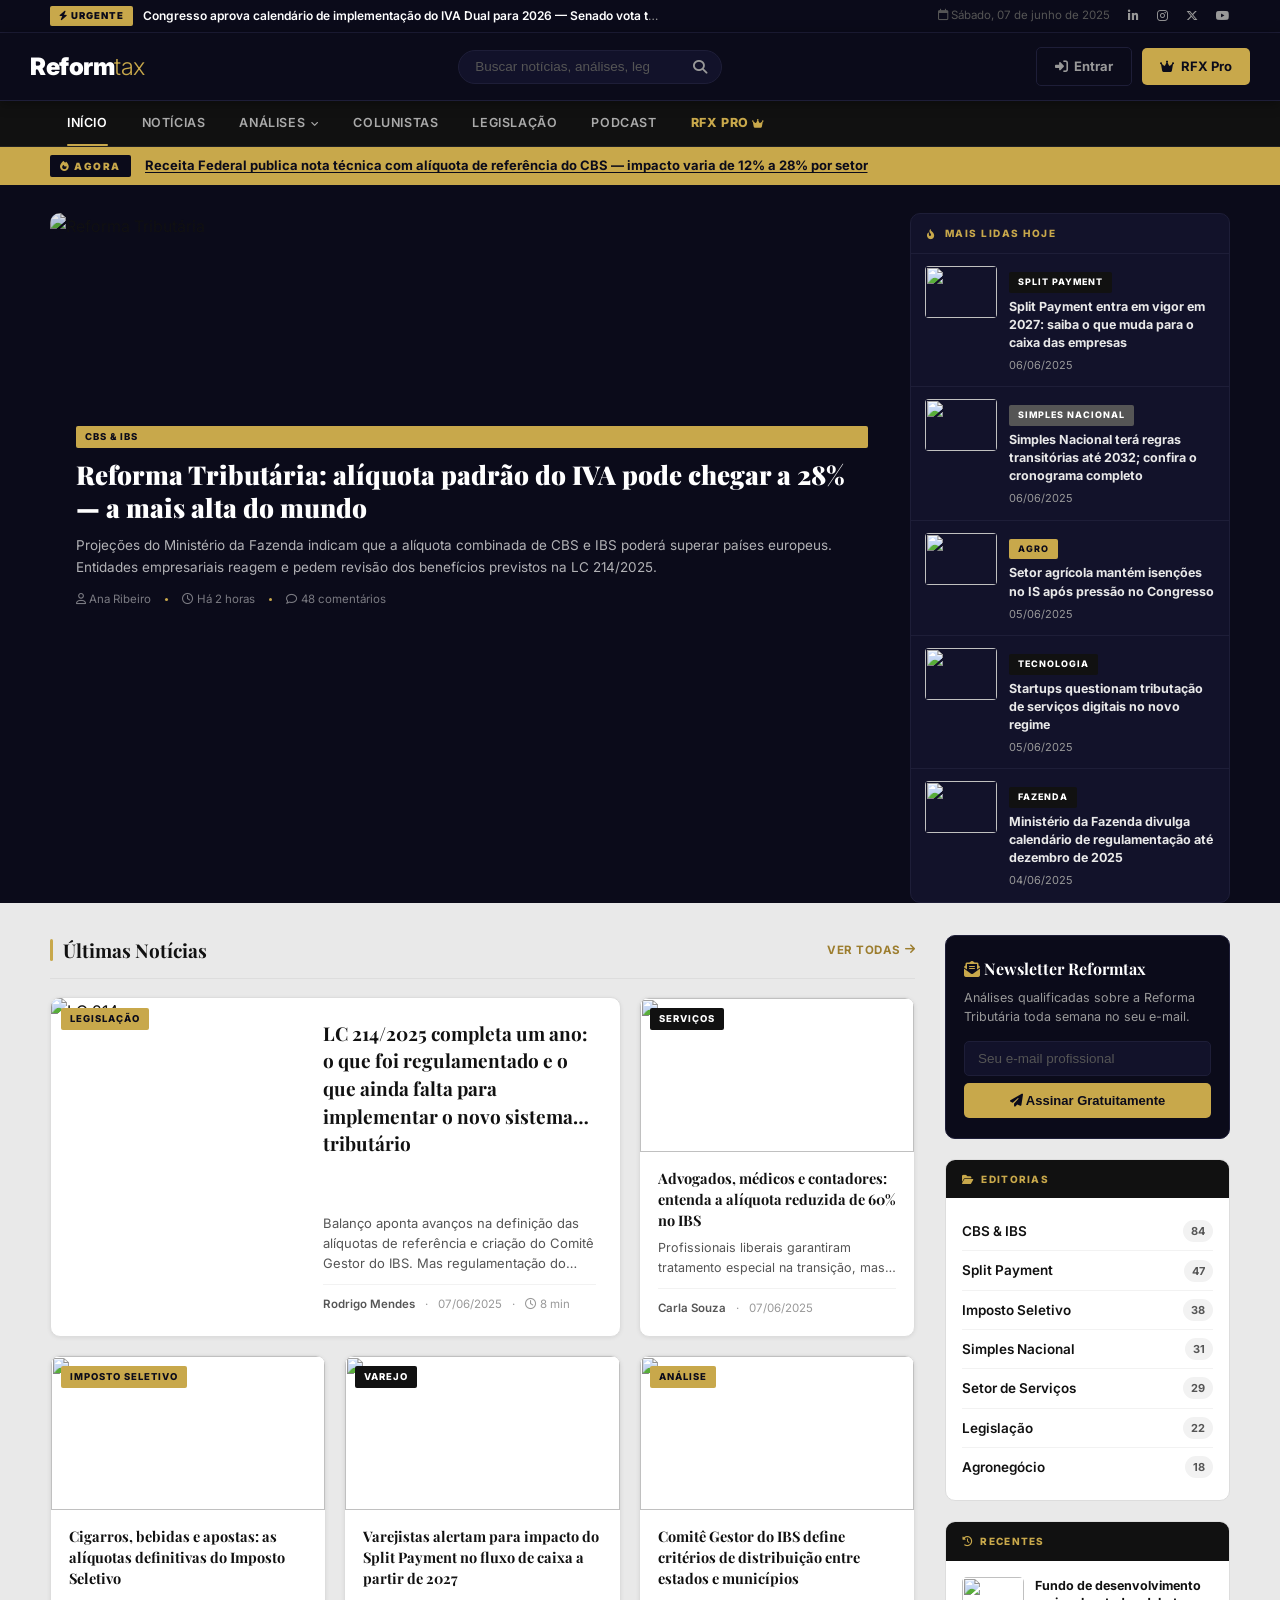
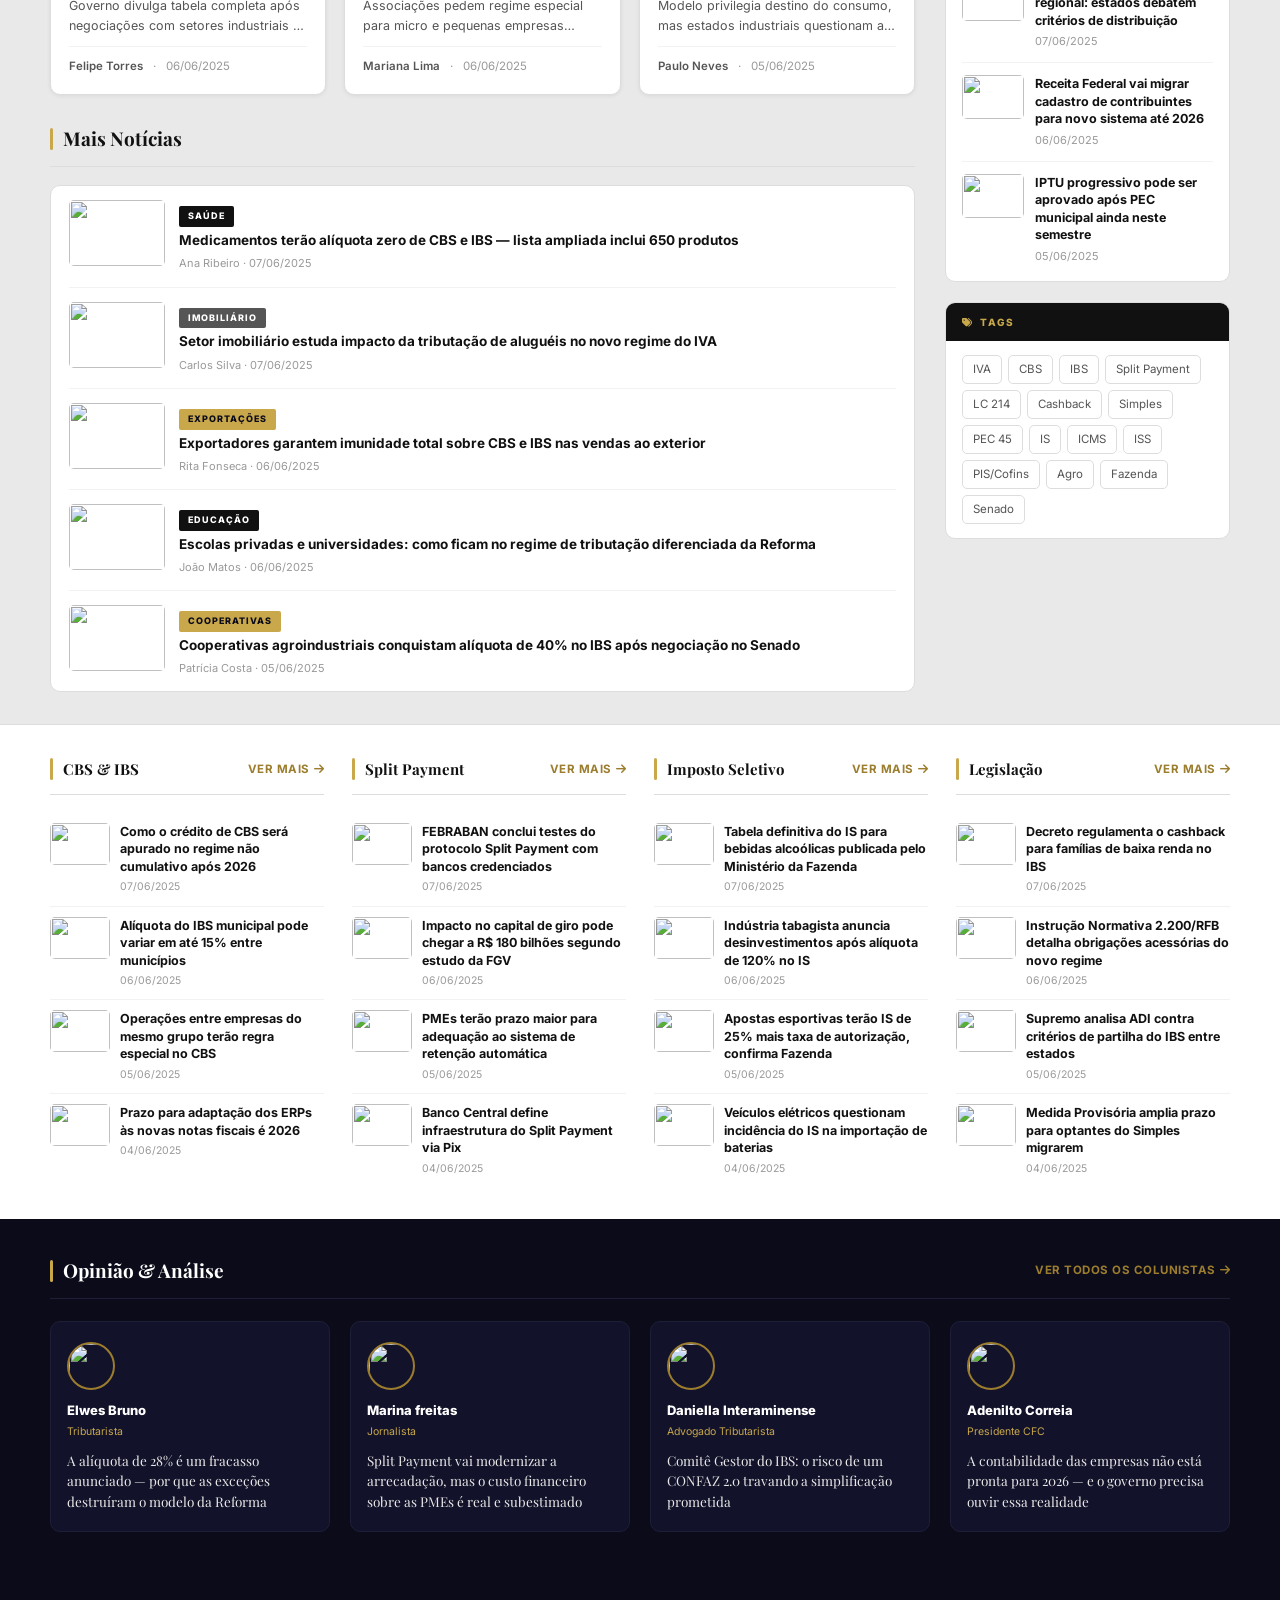
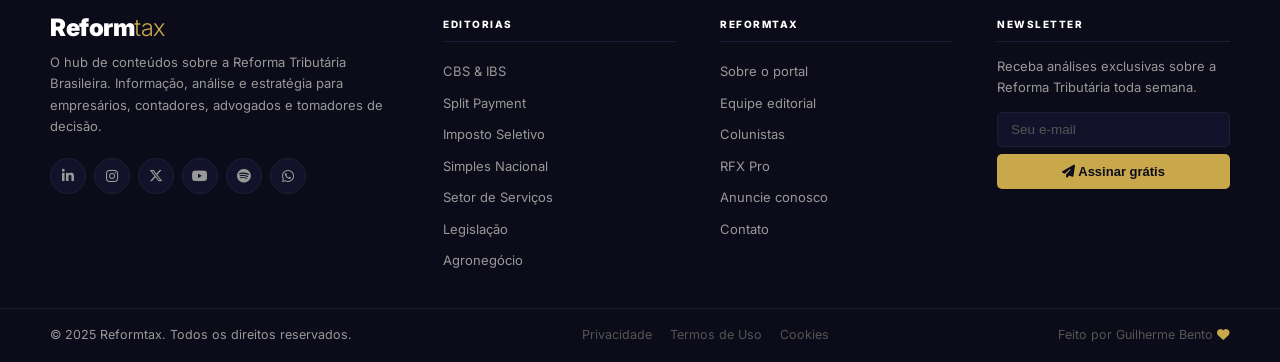
==== commit ca02dab1: "Update author details and avatar in preview.html" ====
--- a/preview.html
+++ b/preview.html
@@ -1018,8 +1018,8 @@
       </div>
 
       <div class="opinion-card">
-        <img class="oc-avatar" src="https://images.unsplash.com/photo-1494790108755-2616b612b04c?w=100&q=80&auto=format&fit=crop&crop=face" alt="">
-        <div class="oc-author">Manina </div>
+        <img class="oc-avatar" src="https://shre.ink/3LZG" alt="">
+        <div class="oc-author">Marina freitas</div>
         <div class="oc-role">Jornalista</div>
         <div class="oc-title"><a href="#">Split Payment vai modernizar a arrecadação, mas o custo financeiro sobre as PMEs é real e subestimado</a></div>
       </div>
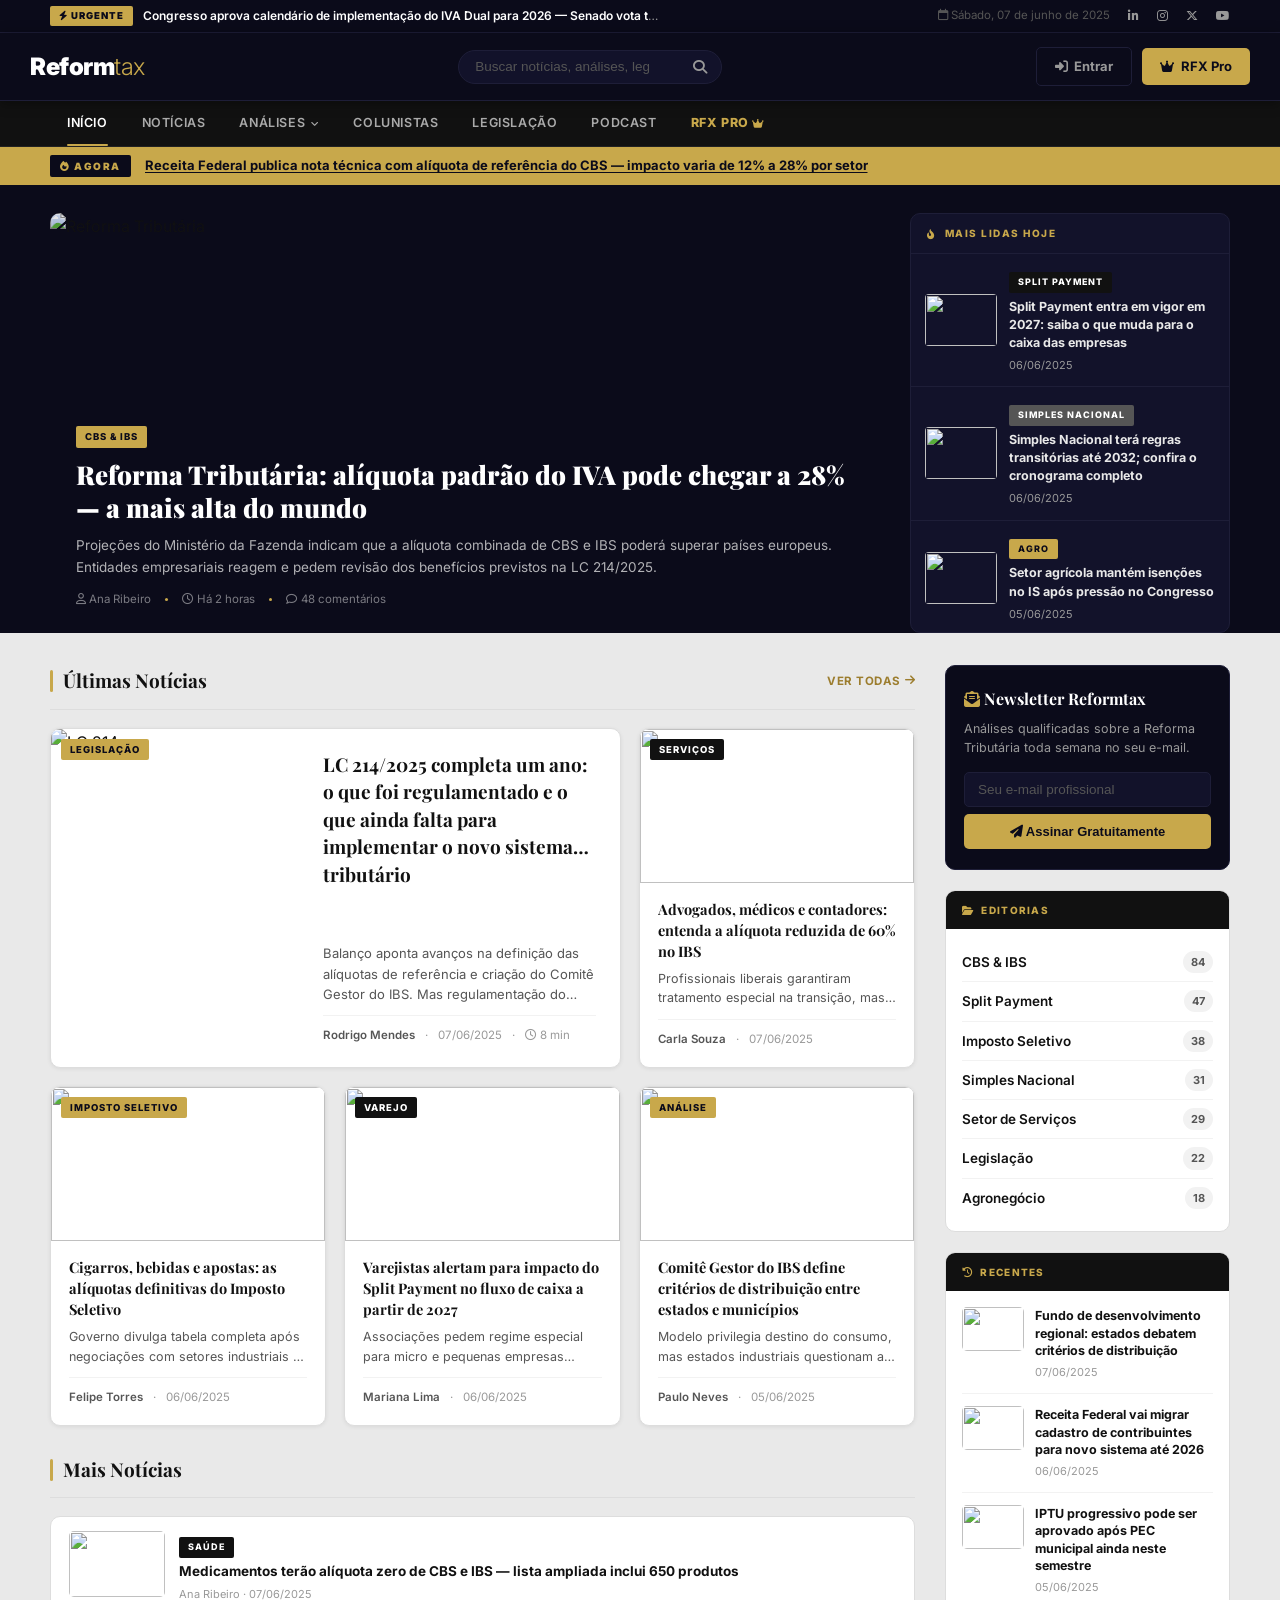
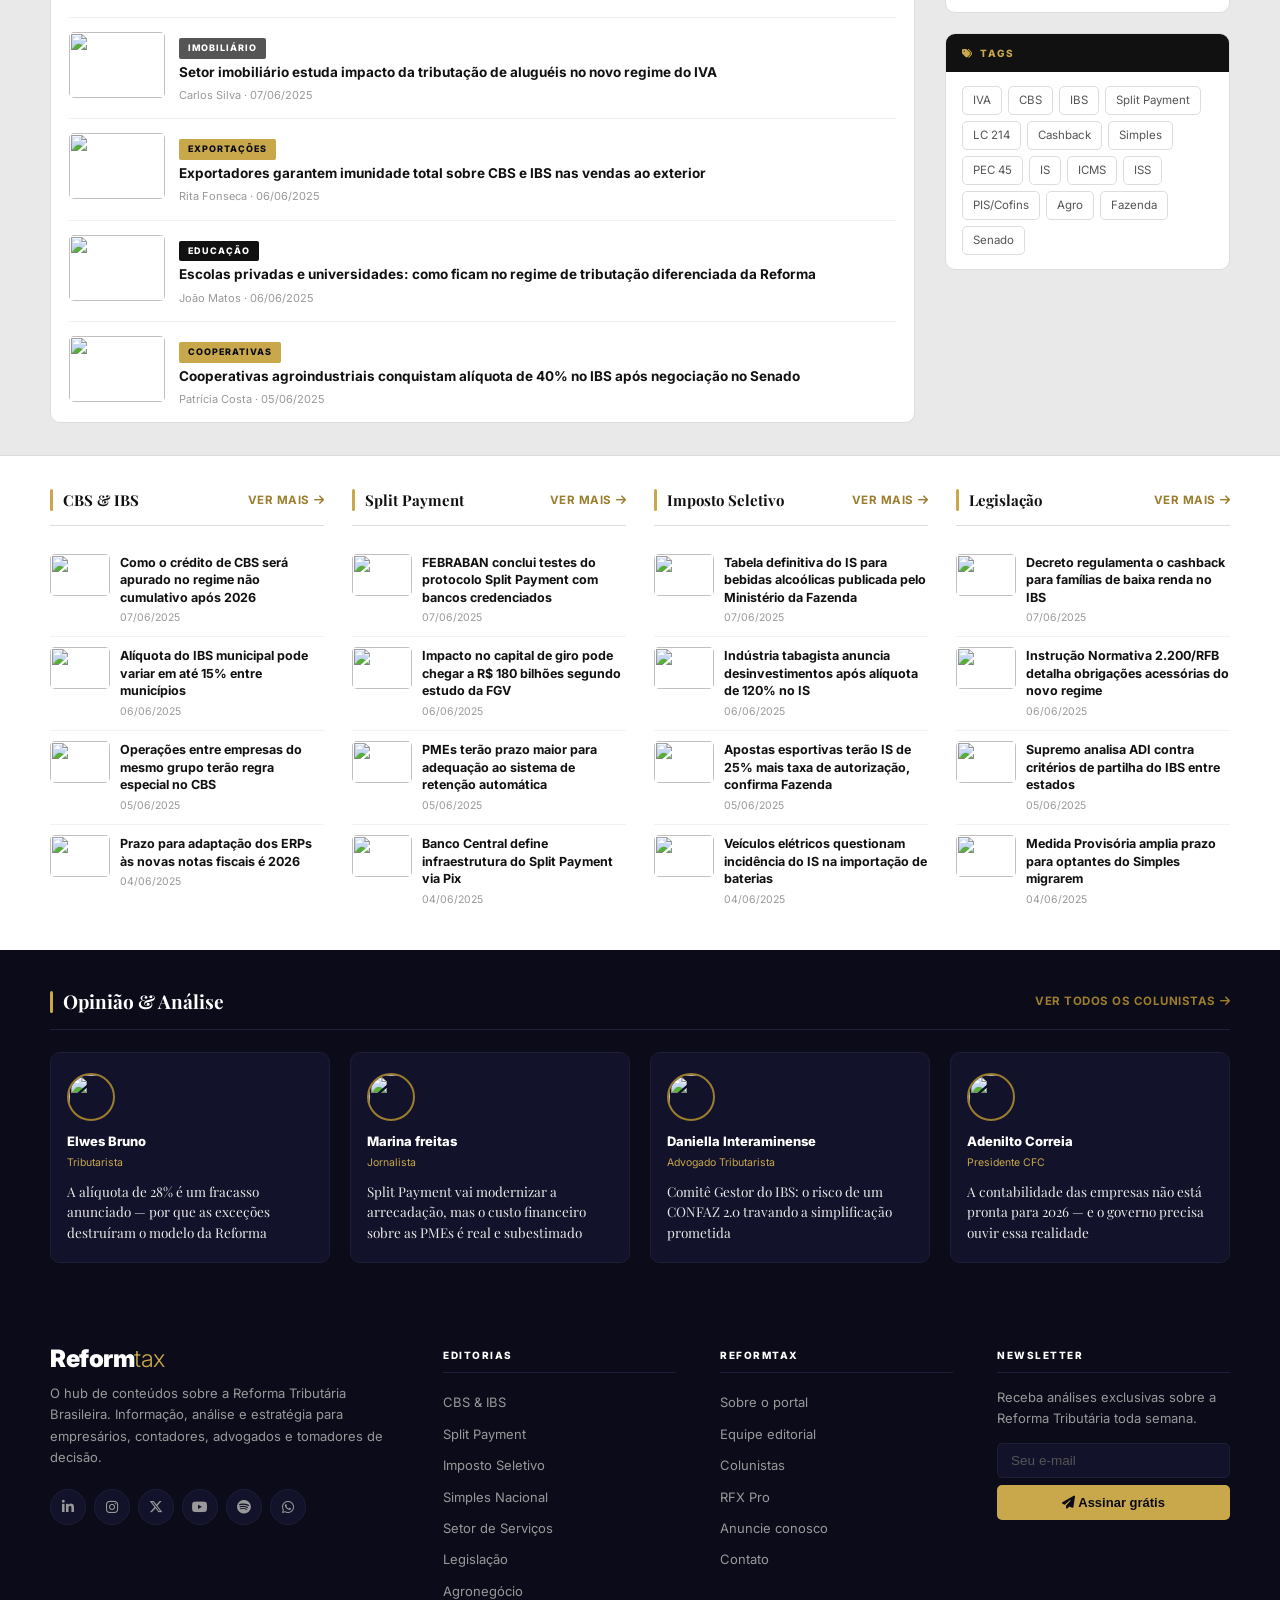
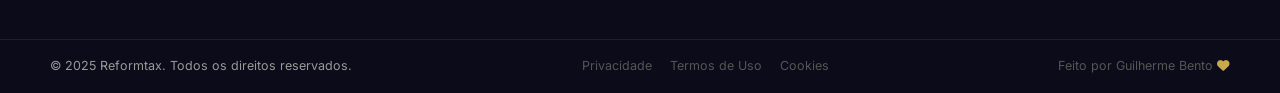
==== commit d54ff2de: "fix: tag hero compacta, caixa lateral 4 itens alinhados com hero - align-items: flex-start no overla" ====
--- a/preview.html
+++ b/preview.html
@@ -218,12 +218,14 @@
   background: linear-gradient(to top, rgba(11,11,26,.96) 0%, rgba(11,11,26,.45) 50%, rgba(11,11,26,.1) 100%);
   display: flex; flex-direction: column; justify-content: flex-end;
   padding: 28px 26px 24px;
-}
-.hero-tag { margin-bottom: 10px; }
+  align-items: flex-start; /* impede que filhos estiquem na largura */
+}
+.hero-tag { margin-bottom: 10px; align-self: flex-start; }
 .hero-title {
   font-family: var(--font-serif);
   font-size: 26px; font-weight: 900; line-height: 1.3;
   color: var(--white); margin-bottom: 10px;
+  align-self: stretch; /* título ocupa a largura toda */
 }
 .hero-title a { color: var(--white); }
 .hero-title a:hover { color: var(--gold-light); }
@@ -231,21 +233,25 @@
   font-size: 13.5px; color: rgba(233,233,233,.75);
   line-height: 1.6; margin-bottom: 12px;
   display: -webkit-box; -webkit-line-clamp: 2; -webkit-box-orient: vertical; overflow: hidden;
+  align-self: stretch;
 }
 .hero-meta {
   display: flex; gap: 14px; font-size: 11.5px;
   color: rgba(233,233,233,.5); align-items: center;
+  align-self: flex-start;
 }
 .hero-dot { width: 3px; height: 3px; background: var(--gold); border-radius: 50%; }
 
-/* Hero lista lateral */
+/* Hero lista lateral — altura idêntica ao hero-main, 4 itens distribuídos */
 .hero-side {
   background: var(--navy-card);
   border: 1px solid var(--navy-border);
   border-radius: var(--r-lg); overflow: hidden;
+  height: 420px; /* alinha com hero-main */
+  display: flex; flex-direction: column;
 }
 .hero-side-hd {
-  padding: 11px 16px;
+  padding: 11px 16px; flex-shrink: 0;
   font-size: 10px; font-weight: 800; letter-spacing: 1.5px;
   text-transform: uppercase; color: var(--gold);
   border-bottom: 1px solid var(--navy-border);
@@ -255,6 +261,8 @@
   display: flex; gap: 12px; padding: 12px 14px;
   border-bottom: 1px solid var(--navy-border);
   transition: background var(--t); cursor: pointer;
+  flex: 1; /* divide a altura restante igualmente entre os 4 itens */
+  align-items: center;
 }
 .hero-side-item:last-child { border-bottom: none; }
 .hero-side-item:hover { background: rgba(200,168,75,.06); }
@@ -698,14 +706,6 @@
           </div>
         </a>
 
-        <a href="#" class="hero-side-item">
-          <img class="hero-side-thumb" src="https://images.unsplash.com/photo-1450101499163-c8848c66ca85?w=200&q=75&auto=format&fit=crop" alt="">
-          <div class="hero-side-body">
-            <span class="tag" style="font-size:9px;margin-bottom:5px;display:inline-flex;">Fazenda</span>
-            <h4>Ministério da Fazenda divulga calendário de regulamentação até dezembro de 2025</h4>
-            <div class="hero-side-meta">04/06/2025</div>
-          </div>
-        </a>
       </aside>
 
     </div>
